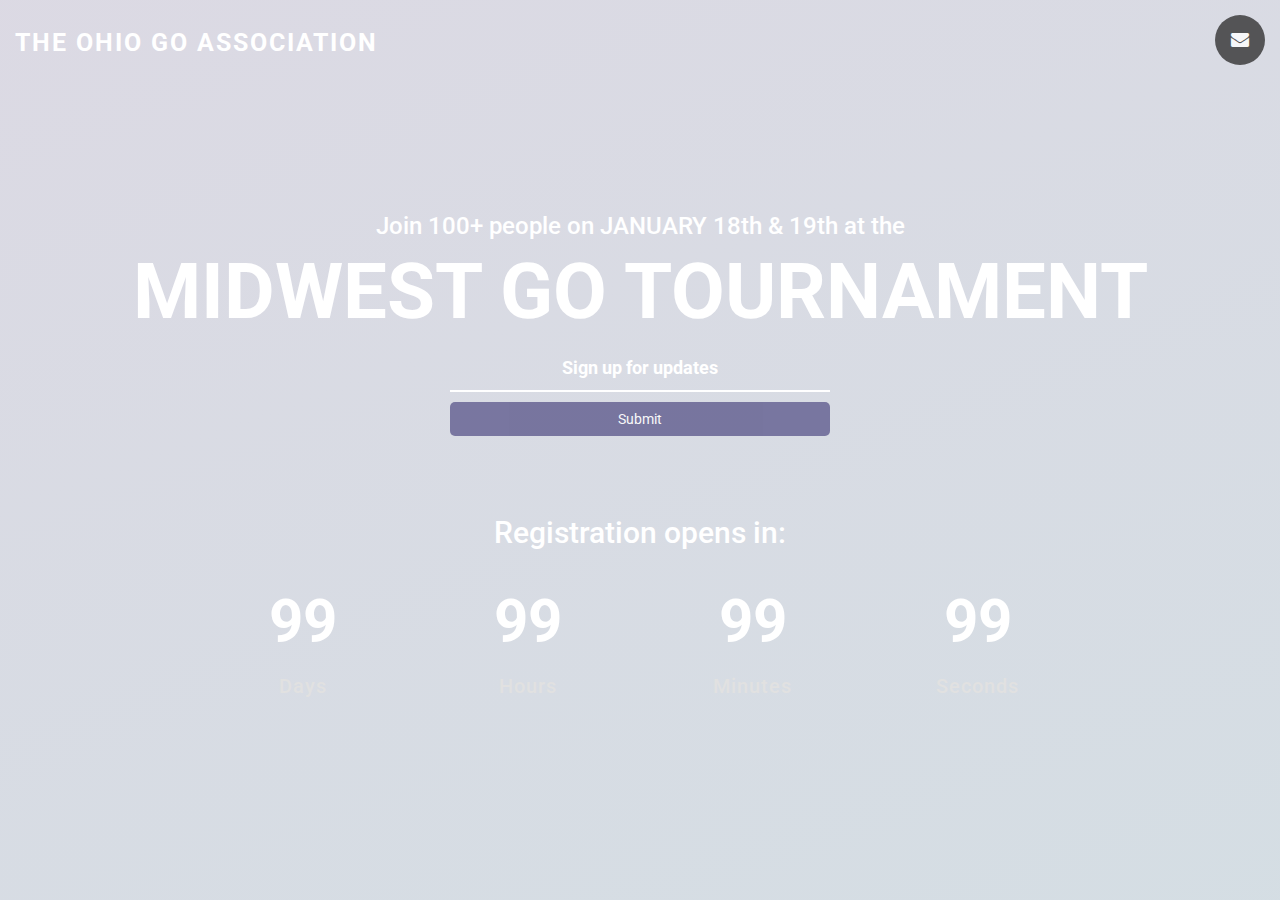
==== index.html @ df2e4958 "update intro text" ====
<!DOCTYPE html>
<html>

<head>
  <meta charset="utf-8">
  <title>Midwest Go Tournament Countdown</title>
  <meta name="description" content="January 18th & 19th, 2020">
  <meta name="author" content="Devin Fraze">
  <link href="https://maxcdn.bootstrapcdn.com/bootstrap/3.3.7/css/bootstrap.min.css" rel="stylesheet">
  <link href="https://maxcdn.bootstrapcdn.com/font-awesome/4.7.0/css/font-awesome.min.css" rel="stylesheet">
  <link href="https://fonts.googleapis.com/css?family=Roboto" rel="stylesheet">
  <link rel="stylesheet" href="styles.css">
</head>

<body>
  <header>
    <div class="container-fluid">
      <div class="row">
        <div id="branding">THE OHIO GO ASSOCIATION</div>
        <div id="email">
          <a href="mailto:info@gohio.org">
          <div class="flexEmail"><i class="fa fa-envelope"></i></div>
        </a>
        </div>
      </div>
    </div>
  </header>
  <section id="titleWrap">
    <div class="overlay"></div>
    <div class="titleFlex">
      <h3>Join 100+ people on JANUARY 18th & 19th at the</h3>
      <h1>MIDWEST GO TOURNAMENT</h1>
      <h4> </h4>

      <!-- Stops Redirection after form is submited -->
      <script type="text/javascript">var submitted=false;</script>
      <iframe name="hidden_iframe" id="hidden_iframe" style="display:none;" onload="if(submitted)  {window.location='http://gohio.org';}"></iframe>

      <div class="form")
      <form action="https://docs.google.com/forms/d/e/1FAIpQLSc8qF0NNBRdr6VuRH3xLhl19WhrI5pTQ_PdKABlo9b-OdgSlQ/formResponse" class="form-container" autocomplete="off" method="post" target="hidden_iframe" onsubmit="submitted=true;">
        <div id="subscribeWrap">
          <input class="subscribe" type="text" placeholder="Sign up for updates" name="entry.1046302617" required autofocus>
        </div>
        <button class="submit" value="send">Submit</button>
      </form>
      </div>
      <br><br><br>
      <h2>Registration opens in:</h2>
      <div class="container">
        <div class="row">
          <div class="col-md-3 col-sm-6 col-xs-6">
            <h1 id="days">99</h1>
            <h3>Days</h3>
          </div>
          <div class="col-md-3 col-sm-6 col-xs-6">
            <h1 id="hours">99</h1>
            <h3>Hours</h3>
          </div>
          <div class="col-md-3 col-sm-6 col-xs-6">
            <h1 id="minutes">99</h1>
            <h3>Minutes</h3>
          </div>
          <div class="col-md-3 col-sm-6 col-xs-6">
            <h1 id="seconds">99</h1>
            <h3>Seconds</h3>
          </div>
        </div>
      </div>
    </div>
  </section>
  <!-- <footer>
    <div class="container-fluid">
      <div class="row">
        <div id="bottomLeft">info@gohio.org</div>
        <div id="social">
          <ul>
            <li> <a href="https://www.facebook.com"><i class="fa fa-facebook"></i></a></li>
            <li> <a href="https://www.twitter.com"><i class="fa fa-twitter"></i></a></li>
            <li> <a href="https://www.instagram.com"><i class="fa fa-instagram"></i></a></li>
            <li> <a href="https://www.plus.google.com"><i class="fa fa-google-plus"></i></a></li>
          </ul>
        </div>
      </div>
    </div>
  </footer> -->
  <script type="text/javascript" src="https://cdnjs.cloudflare.com/ajax/libs/jquery/3.1.1/jquery.js"></script>
  <script src="scripts.js"></script>
</body>

</html>
---- styles.css ----
body, html {
  width: 100%;
  height: 100%;
  margin: 0;
  padding: 0;
  background: url("https://media-public.canva.com/MADGyI05cyg/4/screen.jpg");
  background-repeat: no-repeat;
  background-size: cover;
  font-family: "Roboto"; }

*, *::before, *::after {
  box-sizing: border-box; }

a {
  color: white;
  text-decoration: none; }
  a:hover {
    color: grey; }

header {
  position: absolute;
  top: 0;
  left: 0;
  right: 0;
  color: white;
  z-index: 100; }
  header #branding {
    float: left;
    font-size: 25px;
    font-weight: bold;
    margin-top: 25px;
    margin-left: 15px;
    letter-spacing: 2px; }
  header #email {
    float: right;
    background: #333333;
    opacity: 0.8;
    width: 50px;
    height: 50px;
    border-radius: 50%;
    margin-top: 15px;
    margin-right: 15px;
    display: flex;
    justify-content: center;
    align-items: center;
    font-size: 18px;
    cursor: pointer;
    transition: all 0.3s ease-in-out; }
    header #email:hover {
      opacity: 0.6; }

#titleWrap {
  width: 100%;
  height: 100%;
  display: flex;
  justify-content: center;
  align-items: center; }
  #titleWrap .overlay {
    position: absolute;
    top: 0;
    left: 0;
    right: 0;
    bottom: 0;
    background-image: linear-gradient(-20deg, #2b5876 0%, #4e4376 100%);
    opacity: 0.2; }
  #titleWrap .titleFlex {
    color: white;
    text-align: center;
    max-width: 100%;
    max-height: 100%;
    z-index: 100; }
    #titleWrap .titleFlex h1 {
      font-size: 78px;
      font-weight: bold;
      margin-top: 0;
      margin-bottom: 5px; }
      @media screen and (max-width: 500px) {
        #titleWrap .titleFlex h1 {
          margin-bottom: 20px; } }
    #titleWrap .titleFlex h4 {
      font-size: 20px;
      letter-spacing: 5px; }
      @media screen and (max-width: 500px) {
        #titleWrap .titleFlex h4 {
          width: 70%;
          margin: 0 auto 20px auto; } }
    #titleWrap .titleFlex #subscribeWrap {
      margin: 0 auto;
      display: block; }
      #titleWrap .titleFlex #subscribeWrap input {
        background: transparent;
        text-align: center;
        font-size: 18px;
        font-weight: bold;
        width: 380px;
        padding: 10px;
        color: white;
        border: none;
        border-bottom: 2px solid white;
        outline: none;
        position: relative; }
        #titleWrap .titleFlex #subscribeWrap input::placeholder {
          color: white;
          text-align: center;
          font-size: 18px;
          font-weight: bold; }
    #titleWrap .titleFlex button {
      width: 380px;
      padding: 7px;
      opacity: 0.8;
      background: #605c8e;
      border: none;
      border-radius: 5px;
      margin-top: 10px;
      transition: all 0.3s ease-in-out; }
      #titleWrap .titleFlex button:hover {
        opacity: 0.5; }
    #titleWrap .titleFlex .container {
      margin-top: 40px;
      text-align: center;
      color: white;
      padding-left: 150px;
      padding-right: 150px; }
      #titleWrap .titleFlex .container h1 {
        font-size: 60px; }
        @media screen and (max-width: 500px) {
          #titleWrap .titleFlex .container h1 {
            margin-top: 10px; } }
      #titleWrap .titleFlex .container h3 {
        font-size: 20px;
        color: #e1e1e1;
        letter-spacing: 1px; }
      @media screen and (max-width: 500px) {
        #titleWrap .titleFlex .container {
          margin-bottom: 20px;
          padding-left: 75px;
          padding-right: 75px; } }

footer {
  position: absolute;
  bottom: 0;
  left: 0;
  right: 0;
  color: white;
  z-index: 100; }
  footer #bottomLeft {
    float: left;
    margin-left: 25px;
    font-size: 21px;
    letter-spacing: 2px; }
    @media screen and (max-width: 500px) {
      footer #bottomLeft {
        text-align: center;
        width: 100%;
        float: none;
        margin: 0;
        padding-bottom: 10px;
        font-weight: bold; } }
  footer #social {
    float: right;
    margin-bottom: 15px;
    margin-right: 25px; }
    @media screen and (max-width: 500px) {
      footer #social {
        text-align: center;
        width: 100%;
        float: none;
        margin: 0;
        padding-right: 30px; } }
    footer #social ul {
      list-style: none;
      padding: 0; }
      footer #social ul li {
        display: inline;
        font-size: 20px;
        margin-left: 30px;
        color: white; }

/*# sourceMappingURL=styles.css.map */
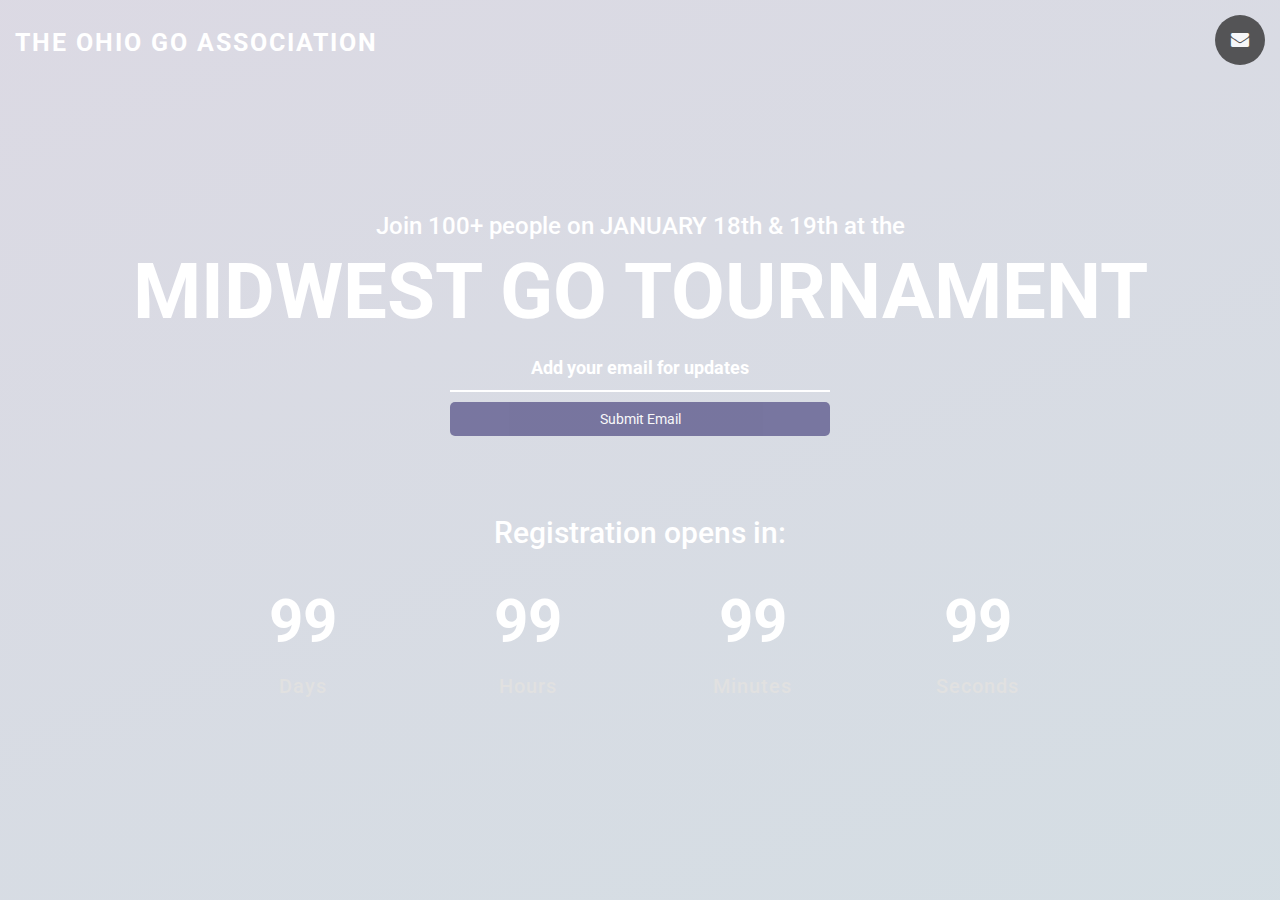
==== commit b4ba219a: "clarify email" ====
--- a/index.html
+++ b/index.html
@@ -34,14 +34,14 @@
 
       <!-- Stops Redirection after form is submited -->
       <script type="text/javascript">var submitted=false;</script>
-      <iframe name="hidden_iframe" id="hidden_iframe" style="display:none;" onload="if(submitted)  {window.location='http://gohio.org';}"></iframe>
+      <iframe name="hidden_iframe" id="hidden_iframe" style="display:none;" onload="if(submitted)  {window.location='https://gohio.org';}"></iframe>
 
       <div class="form")
       <form action="https://docs.google.com/forms/d/e/1FAIpQLSc8qF0NNBRdr6VuRH3xLhl19WhrI5pTQ_PdKABlo9b-OdgSlQ/formResponse" class="form-container" autocomplete="off" method="post" target="hidden_iframe" onsubmit="submitted=true;">
         <div id="subscribeWrap">
-          <input class="subscribe" type="text" placeholder="Sign up for updates" name="entry.1046302617" required autofocus>
+          <input class="subscribe" type="text" placeholder="Add your email for updates" name="entry.1046302617" required autofocus>
         </div>
-        <button class="submit" value="send">Submit</button>
+        <button class="submit" value="send">Submit Email</button>
       </form>
       </div>
       <br><br><br>
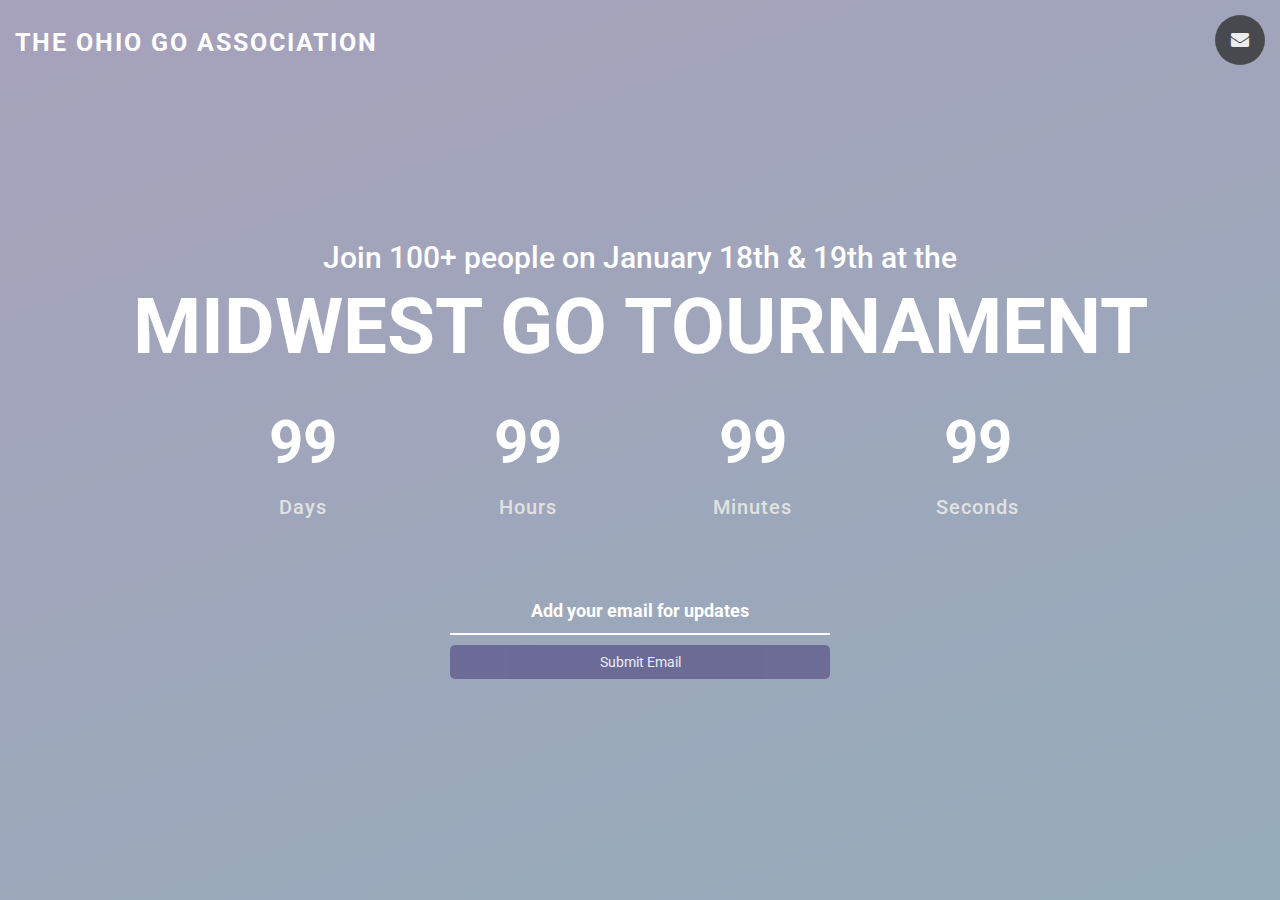
==== commit 0c87949b: "simplify and put time in the middle" ====
--- a/index.html
+++ b/index.html
@@ -28,24 +28,10 @@
   <section id="titleWrap">
     <div class="overlay"></div>
     <div class="titleFlex">
-      <h3>Join 100+ people on JANUARY 18th & 19th at the</h3>
+      <h2>Join 100+ people on January 18th & 19th at the</h2>
       <h1>MIDWEST GO TOURNAMENT</h1>
-      <h4> </h4>
-
-      <!-- Stops Redirection after form is submited -->
-      <script type="text/javascript">var submitted=false;</script>
-      <iframe name="hidden_iframe" id="hidden_iframe" style="display:none;" onload="if(submitted)  {window.location='https://gohio.org';}"></iframe>
-
-      <div class="form")
-      <form action="https://docs.google.com/forms/d/e/1FAIpQLSc8qF0NNBRdr6VuRH3xLhl19WhrI5pTQ_PdKABlo9b-OdgSlQ/formResponse" class="form-container" autocomplete="off" method="post" target="hidden_iframe" onsubmit="submitted=true;">
-        <div id="subscribeWrap">
-          <input class="subscribe" type="text" placeholder="Add your email for updates" name="entry.1046302617" required autofocus>
-        </div>
-        <button class="submit" value="send">Submit Email</button>
-      </form>
-      </div>
-      <br><br><br>
-      <h2>Registration opens in:</h2>
+      <!-- <h4>held in Columbus, Ohio</h4> -->
+      <!-- <h2>Registration opens in:</h2> -->
       <div class="container">
         <div class="row">
           <div class="col-md-3 col-sm-6 col-xs-6">
@@ -66,6 +52,18 @@
           </div>
         </div>
       </div>
+      <br><br><br>
+      <!-- Stops Redirection after form is submited -->
+      <script type="text/javascript">var submitted=false;</script>
+      <iframe name="hidden_iframe" id="hidden_iframe" style="display:none;" onload="if(submitted)  {window.location='https://gohio.org';}"></iframe>
+
+      <form action="https://docs.google.com/forms/d/e/1FAIpQLSc8qF0NNBRdr6VuRH3xLhl19WhrI5pTQ_PdKABlo9b-OdgSlQ/formResponse" class="form-container" autocomplete="off" method="post" target="hidden_iframe" onsubmit="submitted=true;">
+        <div id="subscribeWrap">
+          <input class="subscribe" type="text" placeholder="Add your email for updates" name="entry.1046302617" required autofocus>
+        </div>
+        <button class="submit" value="send">Submit Email</button>
+      </form>
+
     </div>
   </section>
   <!-- <footer>
--- a/styles.css
+++ b/styles.css
@@ -62,7 +62,7 @@
     right: 0;
     bottom: 0;
     background-image: linear-gradient(-20deg, #2b5876 0%, #4e4376 100%);
-    opacity: 0.2; }
+    opacity: 0.5; }
   #titleWrap .titleFlex {
     color: white;
     text-align: center;
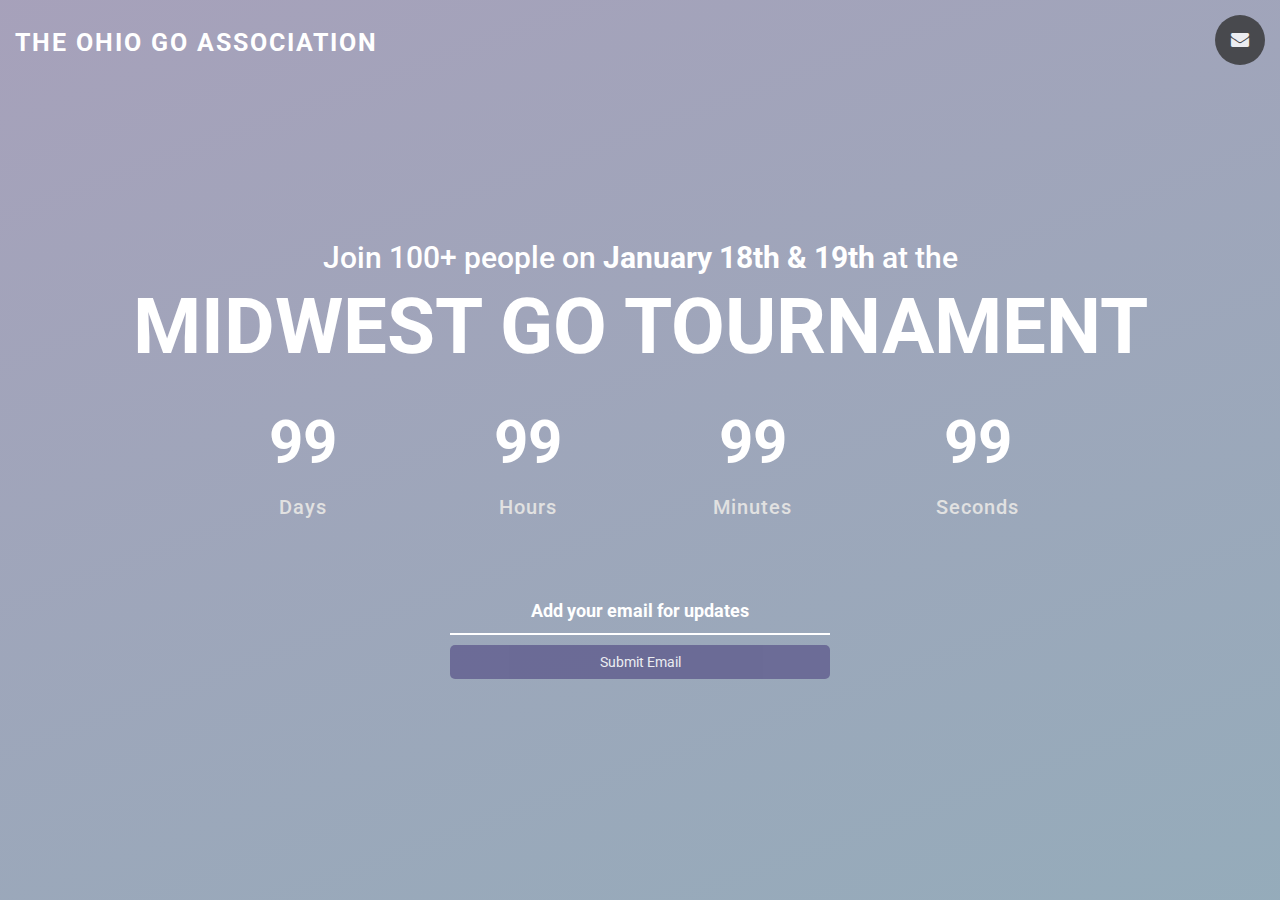
==== commit e1fb93e4: "bold date" ====
--- a/index.html
+++ b/index.html
@@ -3,7 +3,7 @@
 
 <head>
   <meta charset="utf-8">
-  <title>Midwest Go Tournament Countdown</title>
+  <title>Midwest Go Tournament</title>
   <meta name="description" content="January 18th & 19th, 2020">
   <meta name="author" content="Devin Fraze">
   <link href="https://maxcdn.bootstrapcdn.com/bootstrap/3.3.7/css/bootstrap.min.css" rel="stylesheet">
@@ -28,7 +28,7 @@
   <section id="titleWrap">
     <div class="overlay"></div>
     <div class="titleFlex">
-      <h2>Join 100+ people on January 18th & 19th at the</h2>
+      <h2>Join 100+ people on <strong>January 18th & 19th</strong> at the</h2>
       <h1>MIDWEST GO TOURNAMENT</h1>
       <!-- <h4>held in Columbus, Ohio</h4> -->
       <!-- <h2>Registration opens in:</h2> -->
@@ -63,7 +63,6 @@
         </div>
         <button class="submit" value="send">Submit Email</button>
       </form>
-
     </div>
   </section>
   <!-- <footer>
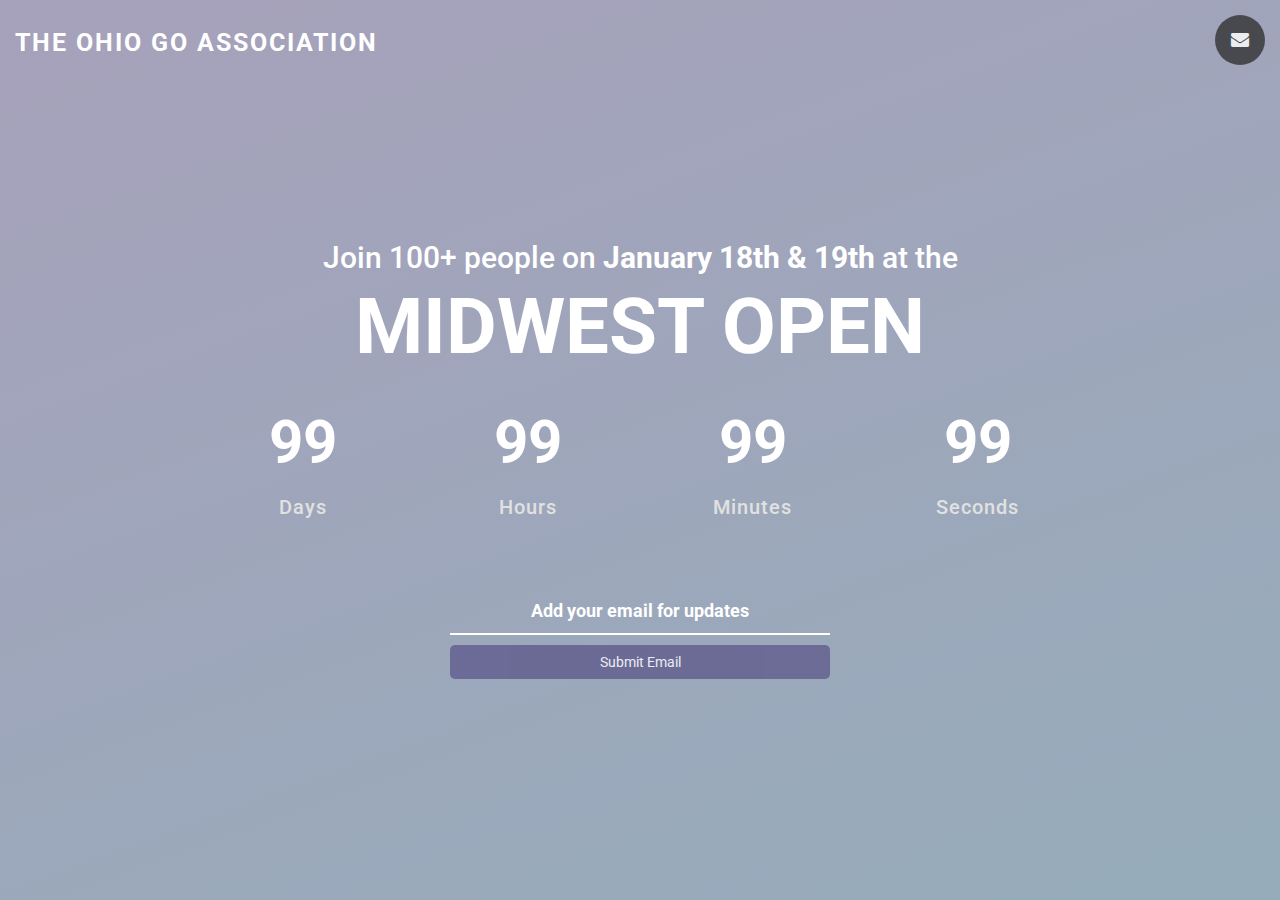
==== commit bb63508b: "Change title to reflect new name" ====
--- a/index.html
+++ b/index.html
@@ -3,7 +3,7 @@
 
 <head>
   <meta charset="utf-8">
-  <title>Midwest Go Tournament</title>
+  <title>Midwest Open</title>
   <meta name="description" content="January 18th & 19th, 2020">
   <meta name="author" content="Devin Fraze">
   <link href="https://maxcdn.bootstrapcdn.com/bootstrap/3.3.7/css/bootstrap.min.css" rel="stylesheet">
@@ -29,7 +29,7 @@
     <div class="overlay"></div>
     <div class="titleFlex">
       <h2>Join 100+ people on <strong>January 18th & 19th</strong> at the</h2>
-      <h1>MIDWEST GO TOURNAMENT</h1>
+      <h1>MIDWEST OPEN</h1>
       <!-- <h4>held in Columbus, Ohio</h4> -->
       <!-- <h2>Registration opens in:</h2> -->
       <div class="container">
@@ -82,6 +82,8 @@
   </footer> -->
   <script type="text/javascript" src="https://cdnjs.cloudflare.com/ajax/libs/jquery/3.1.1/jquery.js"></script>
   <script src="scripts.js"></script>
+  <script async defer src="https://cdn.simpleanalytics.io/hello.js"></script>
+  <noscript><img src="https://api.simpleanalytics.io/hello.gif" alt=""></noscript>
 </body>
 
 </html>
